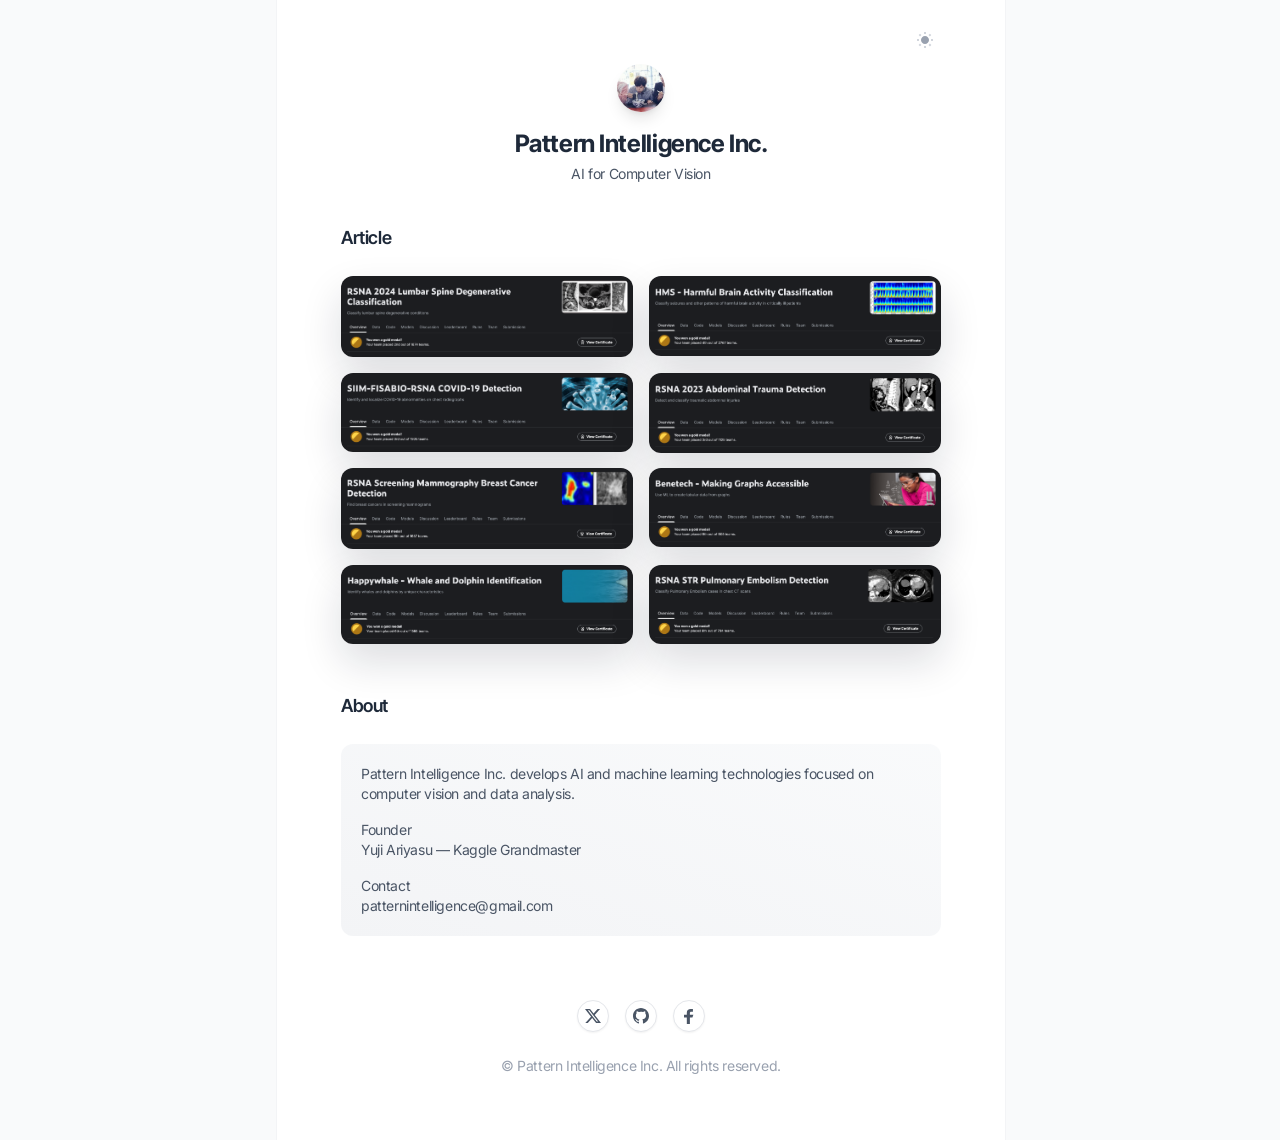
==== index_bk.html @ 0b900c75 "optimized" ====
<!DOCTYPE html>
<html lang="en" translate="no" class="notranslate">

    <head>
        <meta charset="utf-8">
        <meta name="google" content="notranslate">
        <title>Pattern Intelligence</title>
        <meta name="viewport" content="width=device-width,initial-scale=1">
        <link href="./style.css" rel="stylesheet">
        <style>
            html.dark .site-panel {
                background-color: #182132;
            }

            #article-showcase {
                display: grid;
                grid-template-columns: repeat(2, minmax(0, 1fr));
                gap: 1rem;
                max-width: 720px;
                isolation: isolate;
            }

            #article-showcase [data-showcase-card] {
                display: block;
                position: relative;
            }

            #article-showcase [data-showcase-image] {
                display: block;
                width: 100%;
                height: auto;
                cursor: pointer;
                image-rendering: auto;
                backface-visibility: hidden;
                -webkit-backface-visibility: hidden;
                transform: var(--rest-transform);
                transform-origin: center center;
                transition: transform 860ms cubic-bezier(.22, 1, .36, 1), box-shadow 860ms ease, filter 680ms ease, opacity 680ms ease;
                box-shadow: 0 18px 40px rgba(15, 23, 42, 0.14);
                will-change: transform, filter;
            }

            #article-showcase.has-active [data-showcase-image] {
                filter: blur(0.75px) saturate(.97) brightness(.98);
                opacity: 0.78;
                transform: var(--muted-transform);
                box-shadow: 0 10px 24px rgba(15, 23, 42, 0.08);
            }

            #article-showcase [data-showcase-card].is-source {
                z-index: 4;
            }

            #article-showcase [data-showcase-card].is-source [data-showcase-image] {
                filter: none;
                opacity: 1;
                transform: var(--source-transform, var(--rest-transform));
                box-shadow: 0 24px 54px rgba(15, 23, 42, 0.18);
            }

            #showcase-overlay {
                position: fixed;
                inset: 0;
                z-index: 60;
                display: flex;
                align-items: center;
                justify-content: center;
                opacity: 0;
                visibility: hidden;
                pointer-events: none;
                transition: opacity 420ms ease, visibility 0s linear 420ms;
            }

            #showcase-overlay.is-visible {
                opacity: 1;
                visibility: visible;
                transition: opacity 420ms ease;
            }

            #showcase-overlay-link {
                display: block;
                pointer-events: auto;
                transform: translate3d(var(--overlay-offset-x, 0), var(--overlay-offset-y, 0), 0) scale(var(--overlay-start-scale, .86));
                transform-origin: center center;
                transition: transform 860ms cubic-bezier(.22, 1, .36, 1);
                will-change: transform;
            }

            #showcase-overlay.is-visible #showcase-overlay-link {
                transform: translate3d(var(--overlay-offset-x, 0), var(--overlay-offset-y, 0), 0) scale(1);
            }

            #showcase-overlay img {
                display: block;
                width: min(52vw, 780px);
                height: auto;
                max-height: 50vh;
                border-radius: 24px;
                box-shadow: 0 52px 120px rgba(15, 23, 42, 0.34);
                image-rendering: auto;
                backface-visibility: hidden;
                -webkit-backface-visibility: hidden;
            }
        </style>
        <script>
            if (localStorage.getItem('dark-mode') === 'false' || !('dark-mode' in localStorage)) {
                document.querySelector('html').classList.remove('dark');
            } else {
                document.querySelector('html').classList.add('dark');
            }
        </script>
    </head>

    <body class="font-inter antialiased bg-gray-50 text-gray-800 dark:bg-gray-950 dark:text-gray-100 tracking-tight">
        <div class="overflow-hidden supports-[overflow:clip]:overflow-clip">
            <div class="max-w-[728px] mx-auto">
                <div class="site-panel w-full bg-white dark:bg-gray-900 border-x border-gray-100 dark:border-gray-800 box-content">
                    <div class="px-3 md:px-16">
                        <div class="flex flex-col min-h-screen">
        
                            <!-- Header -->
                            <header class="text-center pt-6">
                                <!-- Dark mode toggle -->
                                <div class="flex justify-end mb-2">
                                    <div class="inline-flex items-center justify-center ml-auto">
                                        <input type="checkbox" name="light-switch" id="light-switch" class="light-switch sr-only" />
                                        <label class="relative cursor-pointer p-2" for="light-switch">
                                            <svg class="dark:hidden" width="16" height="16" xmlns="http://www.w3.org/2000/svg">
                                                <path class="fill-gray-300"
                                                    d="M7 0h2v2H7zM12.88 1.637l1.414 1.415-1.415 1.413-1.413-1.414zM14 7h2v2h-2zM12.95 14.433l-1.414-1.413 1.413-1.415 1.415 1.414zM7 14h2v2H7zM2.98 14.364l-1.413-1.415 1.414-1.414 1.414 1.415zM0 7h2v2H0zM3.05 1.706 4.463 3.12 3.05 4.535 1.636 3.12z" />
                                                <path class="fill-gray-400"
                                                    d="M8 4C5.8 4 4 5.8 4 8s1.8 4 4 4 4-1.8 4-4-1.8-4-4-4Z" />
                                            </svg>
                                            <svg class="hidden dark:block" width="16" height="16"
                                                xmlns="http://www.w3.org/2000/svg">
                                                <path class="fill-gray-500"
                                                    d="M6.2 1C3.2 1.8 1 4.6 1 7.9 1 11.8 4.2 15 8.1 15c3.3 0 6-2.2 6.9-5.2C9.7 11.2 4.8 6.3 6.2 1Z" />
                                                <path class="fill-gray-400"
                                                    d="M12.5 5a.625.625 0 0 1-.625-.625 1.252 1.252 0 0 0-1.25-1.25.625.625 0 1 1 0-1.25 1.252 1.252 0 0 0 1.25-1.25.625.625 0 1 1 1.25 0c.001.69.56 1.249 1.25 1.25a.625.625 0 1 1 0 1.25c-.69.001-1.249.56-1.25 1.25A.625.625 0 0 1 12.5 5Z" />
                                            </svg>
                                            <span class="sr-only">Switch to light / dark version</span>
                                        </label>
                                    </div>
                                </div>
                                <!-- Intro -->
                                <div class="mb-10">
                                    <img class="inline-flex rounded-full shadow-lg mb-4" src="./images/user-image.png" width="48" height="48" alt="Pattern Intelligence Inc." />
                                    <div class="mb-5">
                                        <h1 class="font-inter-tight font-bold text-gray-800 dark:text-gray-100 text-2xl mb-1">Pattern Intelligence Inc.</h1>
                                        <p class="text-sm text-gray-600 dark:text-gray-400">AI for Computer Vision</p>
                                    </div>
                                    <!-- <a class="btn-sm text-gray-200 dark:text-gray-800 bg-linear-to-r from-gray-800 to-gray-700 dark:from-gray-300 dark:to-gray-100 dark:hover:bg-gray-100 shadow-sm relative before:absolute before:inset-0 before:rounded-[inherit] before:bg-linear-[45deg,transparent_25%,var(--color-white)_50%,transparent_75%,transparent_100%] before:opacity-20 dark:before:opacity-100 dark:before:bg-linear-[45deg,transparent_25%,var(--color-white)_50%,transparent_75%,transparent_100%] before:bg-[length:250%_250%,100%_100%] before:bg-[position:200%_0,0_0] before:bg-no-repeat before:[transition:background-position_0s_ease] hover:before:bg-[position:-100%_0,0_0] hover:before:duration-1500" href="#0">Available For Work</a> -->
                                </div>
                            </header>
        
                            <!-- Content -->
                            <main class="grow pt-8 pb-16 space-y-12">
        
                                <!-- article -->
                                <section>
                                    <h2 class="font-inter-tight text-lg font-semibold text-gray-800 dark:text-gray-100 mb-6">Article</h2>
                                    <div id="article-showcase" class="mx-auto mt-8">
                                        <a data-showcase-card href="https://www.kaggle.com/competitions/rsna-2024-lumbar-spine-degenerative-classification/writeups/ianpan-kevin-yuji-bartley-2nd-place-solution#3012378" target="_blank" rel="noopener noreferrer" aria-label="Open product screenshot 01 in a new window">
                                            <img data-showcase-image class="rounded-xl shadow-lg" style="--rest-transform:translate3d(0,0,0) scale(1) rotate(0deg);--muted-transform:translate3d(0,0,0) scale(.98) rotate(0deg);--source-transform:translate3d(0,0,0) scale(1.04) rotate(0deg);" src="./images/rsna_2024_black.png" width="2748" height="746" alt="Product screenshot 01" />
                                        </a>
                                        <a data-showcase-card href="https://www.kaggle.com/competitions/hms-harmful-brain-activity-classification/writeups/aillis-go-bilzard-4th-place-solution#2742639" target="_blank" rel="noopener noreferrer" aria-label="Open product screenshot 02 in a new window">
                                            <img data-showcase-image class="rounded-xl shadow-lg" style="--rest-transform:translate3d(0,0,0) scale(1) rotate(0deg);--muted-transform:translate3d(0,0,0) scale(.98) rotate(0deg);--source-transform:translate3d(0,0,0) scale(1.04) rotate(0deg);" src="./images/hms_black.png" width="2748" height="746" alt="Product screenshot 02" />
                                        </a>
                                        <a data-showcase-card href="https://www.kaggle.com/competitions/siim-covid19-detection/writeups/aillis-yuji-ian-3rd-place-solution" target="_blank" rel="noopener noreferrer" aria-label="Open product screenshot 03 in a new window">
                                            <img data-showcase-image class="rounded-xl shadow-lg" style="--rest-transform:translate3d(0,0,0) scale(1) rotate(0deg);--muted-transform:translate3d(0,0,0) scale(.98) rotate(0deg);--source-transform:translate3d(0,0,0) scale(1.04) rotate(0deg);" src="./images/siim_rsna_black.png" width="2748" height="746" alt="Product screenshot 03" />
                                        </a>
                                        <a data-showcase-card href="https://www.kaggle.com/competitions/rsna-2023-abdominal-trauma-detection/writeups/aillis-jp-yuji-ariyasu-3rd-place-solution" target="_blank" rel="noopener noreferrer" aria-label="Open product screenshot 04 in a new window">
                                            <img data-showcase-image class="rounded-xl shadow-lg" style="--rest-transform:translate3d(0,0,0) scale(1) rotate(0deg);--muted-transform:translate3d(0,0,0) scale(.98) rotate(0deg);--source-transform:translate3d(0,0,0) scale(1.04) rotate(0deg);" src="./images/rsna_2023_black.png" width="2748" height="746" alt="Product screenshot 04" />
                                        </a>
                                        <a data-showcase-card href="https://www.kaggle.com/competitions/rsna-breast-cancer-detection/writeups/chiral-mistrals-6th-place-solution-multi-view-mult" target="_blank" rel="noopener noreferrer" aria-label="Open product screenshot 05 in a new window">
                                            <img data-showcase-image class="rounded-xl shadow-lg" style="--rest-transform:translate3d(0,0,0) scale(1) rotate(0deg);--muted-transform:translate3d(0,0,0) scale(.98) rotate(0deg);--source-transform:translate3d(0,0,0) scale(1.04) rotate(0deg);" src="./images/rsna_mammo_black.png" width="2748" height="746" alt="Product screenshot 05" />
                                        </a>
                                        <a data-showcase-card href="https://www.kaggle.com/competitions/benetech-making-graphs-accessible/discussion/418706" target="_blank" rel="noopener noreferrer" aria-label="Open product screenshot 06 in a new window">
                                            <img data-showcase-image class="rounded-xl shadow-lg" style="--rest-transform:translate3d(0,0,0) scale(1) rotate(0deg);--muted-transform:translate3d(0,0,0) scale(.98) rotate(0deg);--source-transform:translate3d(0,0,0) scale(1.04) rotate(0deg);" src="./images/benetech_black.png" width="2748" height="746" alt="Product screenshot 06" />
                                        </a>
                                        <a data-showcase-card href="https://www.kaggle.com/competitions/happy-whale-and-dolphin/writeups/aillis-jp-yujiariyasu-6th-place-solution" target="_blank" rel="noopener noreferrer" aria-label="Open product screenshot 07 in a new window">
                                            <img data-showcase-image class="rounded-xl shadow-lg" style="--rest-transform:translate3d(0,0,0) scale(1) rotate(0deg);--muted-transform:translate3d(0,0,0) scale(.98) rotate(0deg);--source-transform:translate3d(0,0,0) scale(1.04) rotate(0deg);" src="./images/happy_whale_black.png" width="2748" height="746" alt="Product screenshot 07" />
                                        </a>
                                        <a data-showcase-card href="https://www.kaggle.com/competitions/rsna-str-pulmonary-embolism-detection/writeups/aillis-yuji-jan-yama-provisional-8th-place-solutio" target="_blank" rel="noopener noreferrer" aria-label="Open product screenshot 08 in a new window">
                                            <img data-showcase-image class="rounded-xl shadow-lg" style="--rest-transform:translate3d(0,0,0) scale(1) rotate(0deg);--muted-transform:translate3d(0,0,0) scale(.98) rotate(0deg);--source-transform:translate3d(0,0,0) scale(1.04) rotate(0deg);" src="./images/rsna_str_black.png" width="2774" height="746" alt="Product screenshot 08" />
                                        </a>
                                    </div>
                                </section>

                                <!-- <section>
                                    <h2 class="font-inter-tight text-lg font-semibold text-gray-800 dark:text-gray-100 mb-6">About</h2> -->
                                    <!-- <div class="p-5 rounded-xl bg-linear-to-tr from-gray-100 to-gray-50 dark:bg-linear-to-tr dark:from-gray-800 dark:to-gray-800/[0.65]">
                                        <p class="text-sm text-gray-600 dark:text-gray-400">
                                          Pattern Intelligence Inc.
                                          AI / Machine Learning development
                                          Computer vision and data analysis.
                                        </p>
                                    </div> -->
                                <!-- </section> -->
                                <section>
                                  <h2 class="font-inter-tight text-lg font-semibold text-gray-800 dark:text-gray-100 mb-6">About</h2>
                                  <div class="p-5 rounded-xl bg-linear-to-tr from-gray-100 to-gray-50 dark:bg-linear-to-tr dark:from-gray-800 dark:to-gray-800/[0.65]">
                                  
                                  <p class="text-sm text-gray-600 dark:text-gray-400 mb-4">
                                    Pattern Intelligence Inc. develops AI and machine learning technologies focused on computer vision and data analysis.
                                  </p>
                                  
                                  <p class="text-sm text-gray-600 dark:text-gray-400 mb-4">
                                  Founder<br>
                                  Yuji Ariyasu — Kaggle Grandmaster
                                  </p>
                                  
                                  <p class="text-sm text-gray-600 dark:text-gray-400">
                                  Contact<br>
                                  patternintelligence@gmail.com
                                  </p>
                                  
                                  </div>
                                  </section>

                                <!-- Articles section removed per request. -->
        
                                <!-- Newsletter -->
                                <!-- <section>
                                    <h2 class="font-inter-tight text-lg font-semibold text-gray-800 dark:text-gray-100 mb-6">Let's Connect</h2>
                                    <div class="p-5 rounded-xl bg-linear-to-tr from-gray-100 to-gray-50 dark:bg-linear-to-tr dark:from-gray-800 dark:to-gray-800/[0.65]">
                                        <form>
                                            <div class="flex bg-white dark:bg-gray-900 p-2 rounded-lg focus-within:ring-2 ring-gray-300 dark:ring-gray-600">
                                                <input class="flex-1 text-sm bg-transparent text-gray-800 dark:text-gray-100 placeholder:text-gray-400 dark:placeholder:text-gray-600 border-none focus:ring-0 focus:outline-hidden" type="email" name="email" aria-label="Enter your email to subscribe my newsletter" placeholder="Enter your email..." autocomplete="off" />
                                                <button class="btn-sm text-gray-200 dark:text-gray-800 bg-linear-to-r from-gray-800 to-gray-700 dark:from-gray-300 dark:to-gray-100 dark:hover:bg-gray-100 shadow-sm relative before:absolute before:inset-0 before:rounded-[inherit] before:bg-linear-[45deg,transparent_25%,var(--color-white)_50%,transparent_75%,transparent_100%] before:opacity-20 dark:before:opacity-100 dark:before:bg-linear-[45deg,transparent_25%,var(--color-white)_50%,transparent_75%,transparent_100%] before:bg-[length:250%_250%,100%_100%] before:bg-[position:200%_0,0_0] before:bg-no-repeat before:[transition:background-position_0s_ease] hover:before:bg-[position:-100%_0,0_0] hover:before:duration-1500">Join Newsletter</button>
                                            </div>
                                        </form>
                                    </div>
                                </section>
         -->
                            </main>
        
                            <!-- Footer -->
                            <footer class="space-y-12 text-center pb-16">
                                <!-- Initials logo -->
                                <!-- <div>
                                    <svg class="inline-flex fill-gray-800 dark:fill-gray-100" xmlns="http://www.w3.org/2000/svg" width="201" height="93">
                                        <path d="M91.06.072c2.113 0 3.969.544 5.569 1.632 1.6 1.024 2.4 2.4 2.4 4.128 0 1.19-.213 2.38-.638 3.57a62.948 62.948 0 0 1 7.158-2.802c5.184-1.728 10.304-2.592 15.36-2.592.512.192 1.152.448 1.92.768.832.256 1.888.864 3.168 1.824 1.344.896 2.016 1.728 2.016 2.496s-.16 1.344-.48 1.728c-4.928 4.48-10.464 9.888-16.608 16.224-6.08 6.336-10.752 11.616-14.016 15.84l-6.912 9.024c-.384.576-.576 1.024-.576 1.344v.096l1.536-.768c.128-.064.224-.128.288-.192 23.36-16.448 39.008-28.096 46.944-34.944a.912.912 0 0 1 .768-.384c.32 0 .544.096.672.288.128.192.736.8 1.824 1.824 1.088.96 1.632 1.696 1.632 2.208 0 .448-.192.832-.576 1.152-6.336 6.016-12.8 13.568-19.392 22.656-6.592 9.088-9.888 16.096-9.888 21.024 0 .576.288.864.864.864 1.28 0 4.288-1.728 9.024-5.184 4.736-3.456 10.112-7.84 16.128-13.152 6.08-5.312 12.48-11.808 19.2-19.488 6.784-7.744 12.32-15.264 16.608-22.56a71.66 71.66 0 0 0 1.344-2.976c.32-.832.8-1.248 1.44-1.248.704 0 1.408.96 2.112 2.88.768 1.856 1.152 3.488 1.152 4.896 0 2.24-2.56 6.72-7.68 13.44-5.12 6.72-11.104 13.664-17.952 20.832-6.848 7.168-14.112 13.568-21.792 19.2-7.68 5.568-13.728 8.352-18.144 8.352-2.112 0-4.224-.832-6.336-2.496-2.048-1.664-3.072-4.352-3.072-8.064 0-4.608 1.376-9.344 4.128-14.208a24.086 24.086 0 0 1 3.936-5.184l2.208-2.592.384-.768v-.096c0-.128-.032-.192-.096-.192-.192 0-.48.192-.864.576-14.272 12.544-23.936 20.896-28.992 25.056-5.056 4.096-8.032 6.144-8.928 6.144-.896 0-1.632-.448-2.208-1.344a11.69 11.69 0 0 0-.864-.96c-.256-.384-.448-.64-.576-.768a3.146 3.146 0 0 0-.384-.48 2.86 2.86 0 0 0-.288-.384c-.064-.32-.096-.8-.096-1.44 0-.64.224-1.568.672-2.784.448-1.216.864-2.368 1.248-3.456.448-1.152 1.664-3.52 3.648-7.104 1.984-3.648 4.352-7.296 7.104-10.944 2.752-3.712 6.784-8.224 12.096-13.536 5.312-5.312 11.264-10.432 17.856-15.36 1.216-.96 1.824-1.568 1.824-1.824s-.128-.384-.384-.384c-4.8 0-12.8 3.2-24 9.6l-.722.417c-2.646 4.308-6.147 9.737-10.502 16.287-8.128 12.224-15.264 21.888-21.408 28.992-.256.256-1.376 1.504-3.36 3.744a184.301 184.301 0 0 1-5.28 5.76c-1.536 1.664-3.68 3.712-6.432 6.144-2.688 2.432-5.216 4.448-7.584 6.048-2.304 1.664-4.896 3.072-7.776 4.224-2.944 1.216-5.696 1.824-8.256 1.824-4.032 0-6.048-1.408-6.048-4.224 0-3.136 1.888-6.72 5.664-10.752 3.712-3.968 8-7.328 12.864-10.08 4.8-2.752 8.768-4.128 11.904-4.128.384 0 .576.16.576.48 0 .32-.128.576-.384.768-.256.192-1.056.608-2.4 1.248-3.776 1.92-8.544 5.728-14.304 11.424-5.824 5.696-8.736 9.6-8.736 11.712 0 .256.128.384.384.384 2.688 0 8.48-4.736 17.376-14.208C47.7 65.992 55.06 57.64 61.205 50.088A4287.35 4287.35 0 0 0 78.558 29c-2.586 2.12-4.405 4.029-5.457 5.728-.192.576-.48.864-.864.864s-.576-.48-.576-1.44.832-2.656 2.496-5.088c1.664-2.496 4.064-5.152 7.2-7.968 2.852-2.567 5.984-5.007 9.395-7.32 1.91-2.522 3.037-4.178 3.38-4.968.577-.768.865-1.312.865-1.632 0-.384-.16-.576-.48-.576-4.096 0-8.992 1.632-14.688 4.896A88.464 88.464 0 0 0 64.277 22.92c-4.672 4.288-8.672 8.576-12 12.864-3.328 4.224-4.992 7.328-4.992 9.312 0 .256.096.384.288.384 2.048 0 9.216-5.184 21.504-15.552 1.216-1.28 1.984-1.92 2.304-1.92.32 0 .48.128.48.384 0 .192-.416.896-1.248 2.112C60.5 45.16 52.597 52.488 46.9 52.488c-2.048 0-3.68-.832-4.896-2.496-1.152-1.728-1.728-4-1.728-6.816 0-2.88 1.472-6.752 4.416-11.616 3.008-4.864 6.816-9.632 11.424-14.304 4.608-4.672 10.08-8.704 16.416-12.096C78.933 1.768 85.109.072 91.06.072Zm95.063 41.76-10.848-.192c-1.088 0-1.696.064-1.824.192l-.96 5.472c0 .64.064 1.056.192 1.248.128.128.384.192.768.192.448 0 .928-.096 1.44-.288 2.368.064 10.304.224 23.808.48 1.344-.32 2.016-1.248 2.016-2.784 0-.64-.256-1.28-.768-1.92-1.024-1.984-2.432-2.976-4.224-2.976-.448 0-.896.096-1.344.288-2.688.192-5.44.288-8.256.288Zm-171.716 0L3.559 41.64c-1.088 0-1.696.064-1.824.192l-.96 5.472c0 .64.064 1.056.192 1.248.128.128.384.192.768.192.448 0 .928-.096 1.44-.288 2.368.064 10.304.224 23.808.48 1.344-.32 2.016-1.248 2.016-2.784 0-.64-.256-1.28-.768-1.92-1.024-1.984-2.432-2.976-4.224-2.976-.448 0-.896.096-1.344.288-2.688.192-5.44.288-8.256.288Z" />
                                    </svg>
                                </div> -->
                                <div class="space-y-6">
                                    <!-- Social icons -->
                                    <ul class="inline-flex gap-4">
                                        <li>
                                            <a class="w-8 h-8 rounded-full flex items-center justify-center bg-white dark:bg-gray-700 border border-gray-200 dark:border-gray-600/[0.65] shadow-xs text-gray-600 hover:text-gray-800 dark:text-gray-400 dark:hover:text-gray-100 transition-colors" href="https://x.com/aryyyyy221" target="_blank" rel="noopener noreferrer" aria-label="X">
                                                <svg class="fill-current" xmlns="http://www.w3.org/2000/svg" width="16" height="14">
                                                    <path d="M16 14h-4.938L7.197 9.108 2.771 14H.316l5.736-6.342L0 0h5.063l3.496 4.476L12.601 0h2.454L9.697 5.932 16 14Zm-4.26-1.422h1.36L4.323 1.347H2.865l8.875 11.231Z" />
                                                </svg>
                                            </a>
                                        </li>
                                        <li>
                                            <a class="w-8 h-8 rounded-full flex items-center justify-center bg-white dark:bg-gray-700 border border-gray-200 dark:border-gray-600/[0.65] shadow-xs text-gray-600 hover:text-gray-800 dark:text-gray-400 dark:hover:text-gray-100 transition-colors" href="https://github.com/yujiariyasu" target="_blank" rel="noopener noreferrer" aria-label="GitHub">
                                                <svg class="fill-current" xmlns="http://www.w3.org/2000/svg" width="16" height="16">
                                                    <path d="M7.95 0C3.578 0 0 3.578 0 7.95c0 3.479 2.286 6.46 5.466 7.553.397.1.497-.199.497-.397v-1.392c-2.187.497-2.683-.994-2.683-.994-.398-.894-.895-1.192-.895-1.192-.696-.497.1-.497.1-.497.795.1 1.192.795 1.192.795.696 1.292 1.888.894 2.286.696.1-.497.298-.895.497-1.093-1.79-.2-3.578-.895-3.578-3.976 0-.894.298-1.59.795-2.087-.1-.198-.397-.993.1-2.086 0 0 .695-.2 2.186.795a6.408 6.408 0 0 1 1.987-.299c.696 0 1.392.1 1.988.299 1.49-.994 2.186-.796 2.186-.796.398 1.094.199 1.889.1 2.087.496.597.795 1.292.795 2.087 0 3.081-1.889 3.677-3.677 3.876.298.398.596.895.596 1.59v2.187c0 .198.1.496.596.397C13.714 14.41 16 11.43 16 7.95 15.9 3.578 12.323 0 7.95 0Z" />
                                                </svg>
                                            </a>
                                        </li>
                                        <li>
                                            <a class="w-8 h-8 rounded-full flex items-center justify-center bg-white dark:bg-gray-700 border border-gray-200 dark:border-gray-600/[0.65] shadow-xs text-gray-600 hover:text-gray-800 dark:text-gray-400 dark:hover:text-gray-100 transition-colors" href="https://www.facebook.com/yuji.ariyasu?locale=ja_JP" target="_blank" rel="noopener noreferrer" aria-label="Facebook">
                                                <svg class="fill-current" xmlns="http://www.w3.org/2000/svg" width="10" height="15">
                                                    <path d="m2.834 15-.022-6.563H0V5.626h2.813V3.75C2.813 1.22 4.38 0 6.636 0c1.081 0 2.01.08 2.281.116v2.645H7.353c-1.228 0-1.466.584-1.466 1.44v1.424h3.488l-.938 2.813h-2.55V15H2.834Z" />
                                                </svg>
                                            </a>
                                        </li>
                                    </ul>
                                    <!-- Copyright notes -->
                                    <p class="text-sm text-gray-400 dark:text-gray-600">&copy; Pattern Intelligence Inc. All rights reserved.</p>
                                </div>
                            </footer>
        
                        </div>
                    </div>
                </div>
            </div>
        </div>

        <div id="showcase-overlay" aria-hidden="true">
            <a id="showcase-overlay-link" href="#" target="_blank" rel="noopener noreferrer" aria-label="Open preview in a new window">
                <img id="showcase-overlay-image" src="" alt="" />
            </a>
        </div>

        <script src="./js/vendors/alpinejs.min.js" defer></script>
        <script src="./js/main.js"></script>
        <script>
            (function () {
                const showcase = document.getElementById('article-showcase');
                const overlay = document.getElementById('showcase-overlay');
                const overlayLink = document.getElementById('showcase-overlay-link');
                const overlayImage = document.getElementById('showcase-overlay-image');
                const lightSwitch = document.getElementById('light-switch');

                if (!showcase || !overlay || !overlayLink || !overlayImage) {
                    return;
                }

                const cards = Array.from(showcase.querySelectorAll('[data-showcase-card]'));
                const showcaseImages = cards
                    .map((card) => card.querySelector('[data-showcase-image]'))
                    .filter(Boolean);
                const themedImagePattern = /_(black|white)(\.[^./?#]+)$/i;
                const overlayWidthRatio = 0.52;
                const overlayMaxWidth = 780;
                const overlayHeightRatio = 0.50;
                let activeCard = null;

                const getInteractiveCard = () => {
                    const hoveredCard = cards.find((card) => card.matches(':hover'));

                    if (hoveredCard) {
                        return hoveredCard;
                    }

                    return cards.find((card) => card.matches(':focus-within')) || null;
                };

                const getHitTarget = (x, y) => document.elementFromPoint(x, y);
                const isPointWithinRect = (x, y, rect) => (
                    x >= rect.left
                    && x <= rect.right
                    && y >= rect.top
                    && y <= rect.bottom
                );
                const isPointerInsideOverlayImage = (x, y) => {
                    if (!overlay.classList.contains('is-visible')) {
                        return false;
                    }

                    return isPointWithinRect(x, y, overlayImage.getBoundingClientRect());
                };

                const getOverlayDimensions = (image) => {
                    const naturalWidth = image.naturalWidth || Number(image.getAttribute('width')) || image.clientWidth || 1;
                    const naturalHeight = image.naturalHeight || Number(image.getAttribute('height')) || image.clientHeight || 1;
                    const aspectRatio = naturalWidth / naturalHeight;
                    let width = Math.min(window.innerWidth * overlayWidthRatio, overlayMaxWidth);
                    let height = width / aspectRatio;
                    const maxHeight = window.innerHeight * overlayHeightRatio;

                    if (height > maxHeight) {
                        height = maxHeight;
                        width = height * aspectRatio;
                    }

                    return { width, height };
                };

                const applyPreviewState = (card) => {
                    cards.forEach((item) => {
                        item.classList.toggle('is-source', item === card);
                    });

                    if (!card) {
                        activeCard = null;
                        overlay.classList.remove('is-visible');
                        overlay.setAttribute('aria-hidden', 'true');
                        showcase.classList.remove('has-active');
                        overlay.style.setProperty('--overlay-offset-x', '0px');
                        overlay.style.setProperty('--overlay-offset-y', '0px');
                        overlay.style.setProperty('--overlay-start-scale', '0.86');
                        overlayLink.href = '#';
                        return;
                    }

                    const image = card.querySelector('[data-showcase-image]');

                    if (!image) {
                        return;
                    }

                    const rect = image.getBoundingClientRect();
                    const viewportCenterX = window.innerWidth / 2;
                    const viewportCenterY = window.innerHeight / 2;
                    const imageCenterX = rect.left + rect.width / 2;
                    const imageCenterY = rect.top + rect.height / 2;
                    const offsetX = Math.round(imageCenterX - viewportCenterX);
                    const offsetY = Math.round(imageCenterY - viewportCenterY);
                    const overlayDimensions = getOverlayDimensions(image);
                    const startScale = Math.min(rect.width / overlayDimensions.width, rect.height / overlayDimensions.height);

                    activeCard = card;
                    overlay.style.setProperty('--overlay-offset-x', `${offsetX}px`);
                    overlay.style.setProperty('--overlay-offset-y', `${offsetY}px`);
                    overlay.style.setProperty('--overlay-start-scale', `${startScale}`);
                    overlayLink.href = card.href;
                    overlayImage.src = image.currentSrc || image.src;
                    overlayImage.alt = image.alt;
                    overlay.classList.add('is-visible');
                    overlay.setAttribute('aria-hidden', 'false');
                    showcase.classList.add('has-active');
                };

                const showPreview = (card) => {
                    applyPreviewState(card);
                };

                const hidePreview = () => {
                    applyPreviewState(null);
                };

                const getThemedImageSrc = (src, isDarkMode) => {
                    if (!src || !themedImagePattern.test(src)) {
                        return src;
                    }

                    return src.replace(themedImagePattern, isDarkMode ? '_white$2' : '_black$2');
                };

                const syncThemeImages = () => {
                    const isDarkMode = document.documentElement.classList.contains('dark');

                    showcaseImages.forEach((image) => {
                        const currentSrc = image.getAttribute('src');
                        const nextSrc = getThemedImageSrc(currentSrc, isDarkMode);

                        if (nextSrc && nextSrc !== currentSrc) {
                            image.setAttribute('src', nextSrc);
                        }
                    });

                    if (activeCard) {
                        applyPreviewState(activeCard);
                    }
                };

                const syncPreviewFromFocus = () => {
                    const interactiveCard = getInteractiveCard();

                    if (interactiveCard) {
                        showPreview(interactiveCard);
                        return;
                    }

                    if (!overlayLink.matches(':focus-within')) {
                        hidePreview();
                    }
                };

                const syncPreviewFromPointer = (x, y) => {
                    const hitTarget = getHitTarget(x, y);

                    if (!hitTarget) {
                        hidePreview();
                        return;
                    }

                    if (isPointerInsideOverlayImage(x, y)) {
                        return;
                    }

                    const pointedCard = cards.find((card) => card.contains(hitTarget)) || null;

                    if (pointedCard) {
                        showPreview(pointedCard);
                        return;
                    }

                    if (!getInteractiveCard() && !overlayLink.matches(':focus-within')) {
                        hidePreview();
                    }
                };

                cards.forEach((card) => {
                    card.addEventListener('mouseenter', () => showPreview(card));
                    card.addEventListener('focusin', () => showPreview(card));
                    card.addEventListener('focusout', () => {
                        requestAnimationFrame(syncPreviewFromFocus);
                    });
                });

                document.addEventListener('pointermove', (event) => {
                    syncPreviewFromPointer(event.clientX, event.clientY);
                });

                overlayLink.addEventListener('focusin', () => {
                    if (activeCard) {
                        showPreview(activeCard);
                    }
                });
                overlayLink.addEventListener('focusout', () => {
                    requestAnimationFrame(syncPreviewFromFocus);
                });
                overlayLink.addEventListener('pointerleave', (event) => {
                    requestAnimationFrame(() => {
                        syncPreviewFromPointer(event.clientX, event.clientY);
                    });
                });

                if (lightSwitch) {
                    lightSwitch.addEventListener('change', () => {
                        requestAnimationFrame(syncThemeImages);
                    });
                }

                const themeObserver = new MutationObserver(() => {
                    syncThemeImages();
                });

                themeObserver.observe(document.documentElement, {
                    attributes: true,
                    attributeFilter: ['class'],
                });

                document.addEventListener('visibilitychange', () => {
                    if (document.hidden) {
                        hidePreview();
                    }
                });

                document.addEventListener('pointerleave', hidePreview);
                window.addEventListener('blur', hidePreview);
                window.addEventListener('pointerdown', (event) => {
                    if (!showcase.contains(event.target) && !overlayLink.contains(event.target)) {
                        hidePreview();
                    }
                });

                syncThemeImages();
            }());
        </script>

    </body>

</html>
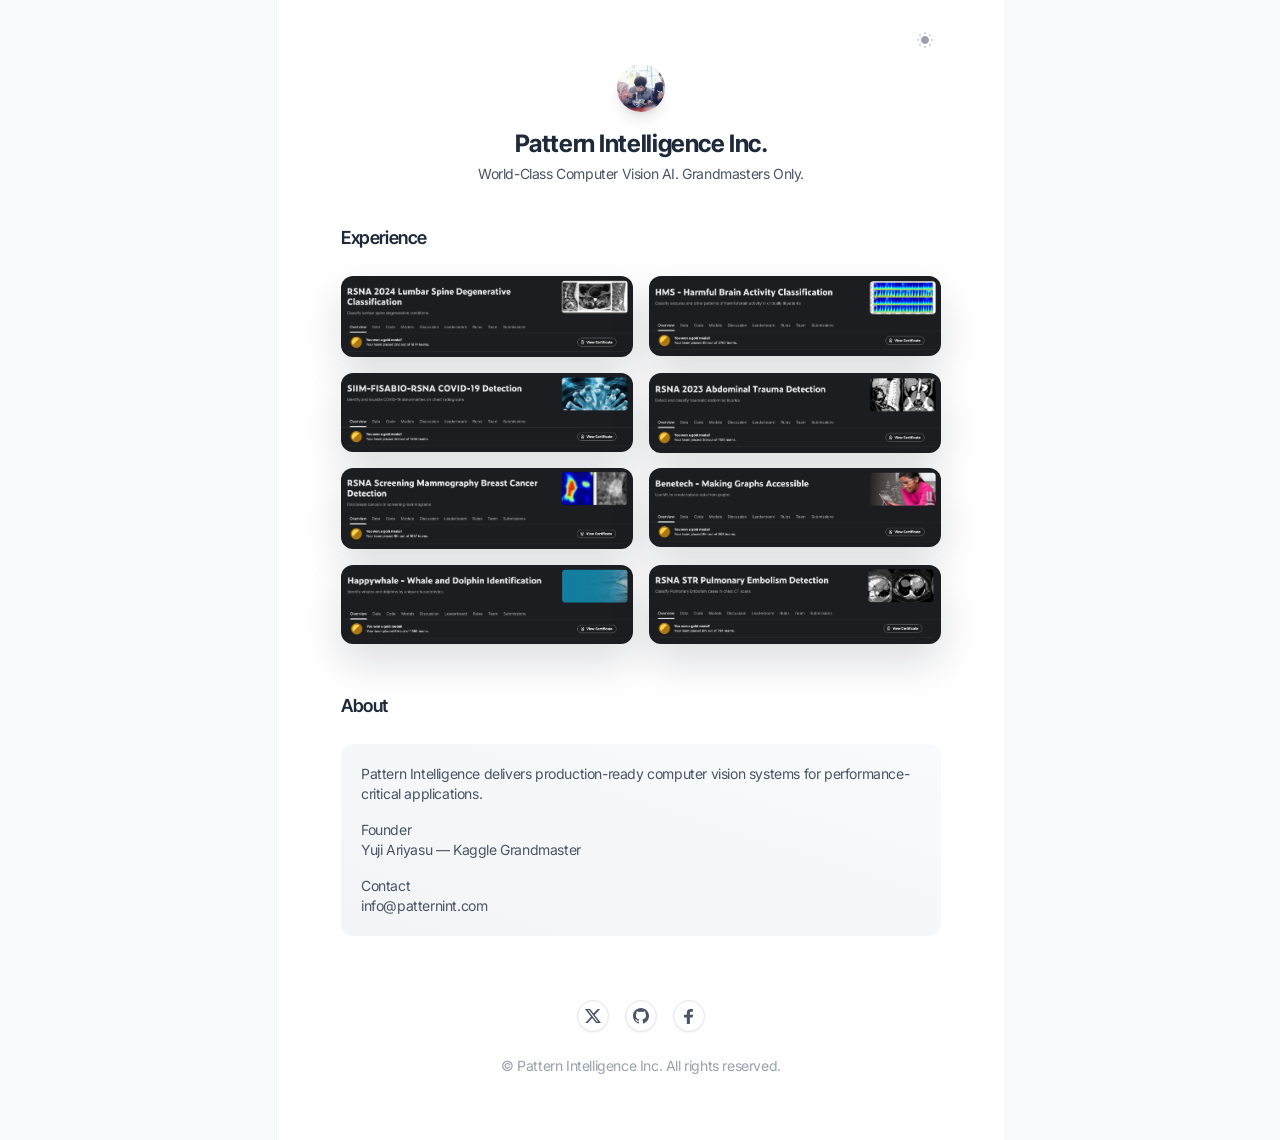
==== commit 24d7e02c: "optimized" ====
--- a/index_bk.html
+++ b/index_bk.html
@@ -12,7 +12,7 @@
                 background-color: #182132;
             }
 
-            #article-showcase {
+            #experience-showcase {
                 display: grid;
                 grid-template-columns: repeat(2, minmax(0, 1fr));
                 gap: 1rem;
@@ -20,12 +20,12 @@
                 isolation: isolate;
             }
 
-            #article-showcase [data-showcase-card] {
+            #experience-showcase [data-showcase-card] {
                 display: block;
                 position: relative;
             }
 
-            #article-showcase [data-showcase-image] {
+            #experience-showcase [data-showcase-image] {
                 display: block;
                 width: 100%;
                 height: auto;
@@ -40,18 +40,18 @@
                 will-change: transform, filter;
             }
 
-            #article-showcase.has-active [data-showcase-image] {
+            #experience-showcase.has-active [data-showcase-image] {
                 filter: blur(0.75px) saturate(.97) brightness(.98);
                 opacity: 0.78;
                 transform: var(--muted-transform);
                 box-shadow: 0 10px 24px rgba(15, 23, 42, 0.08);
             }
 
-            #article-showcase [data-showcase-card].is-source {
+            #experience-showcase [data-showcase-card].is-source {
                 z-index: 4;
             }
 
-            #article-showcase [data-showcase-card].is-source [data-showcase-image] {
+            #experience-showcase [data-showcase-card].is-source [data-showcase-image] {
                 filter: none;
                 opacity: 1;
                 transform: var(--source-transform, var(--rest-transform));
@@ -103,11 +103,28 @@
             }
         </style>
         <script>
-            if (localStorage.getItem('dark-mode') === 'false' || !('dark-mode' in localStorage)) {
-                document.querySelector('html').classList.remove('dark');
-            } else {
-                document.querySelector('html').classList.add('dark');
-            }
+            (function () {
+                const isDarkMode = !(
+                    localStorage.getItem('dark-mode') === 'false'
+                    || !('dark-mode' in localStorage)
+                );
+
+                document.documentElement.classList.toggle('dark', isDarkMode);
+                window.__PI_DARK_MODE = isDarkMode;
+                window.__PI_THEME_SUFFIX = isDarkMode ? '_white' : '_black';
+
+                [
+                    './images/user-image.png',
+                    `./images/rsna_2024${window.__PI_THEME_SUFFIX}.png`,
+                    `./images/hms${window.__PI_THEME_SUFFIX}.png`
+                ].forEach((href) => {
+                    const preload = document.createElement('link');
+                    preload.rel = 'preload';
+                    preload.as = 'image';
+                    preload.href = href;
+                    document.head.appendChild(preload);
+                });
+            }());
         </script>
     </head>
 
@@ -144,10 +161,10 @@
                                 </div>
                                 <!-- Intro -->
                                 <div class="mb-10">
-                                    <img class="inline-flex rounded-full shadow-lg mb-4" src="./images/user-image.png" width="48" height="48" alt="Pattern Intelligence Inc." />
+                                    <img class="inline-flex rounded-full shadow-lg mb-4" src="./images/user-image.png" width="48" height="48" alt="Pattern Intelligence Inc." loading="eager" decoding="async" fetchpriority="high" />
                                     <div class="mb-5">
                                         <h1 class="font-inter-tight font-bold text-gray-800 dark:text-gray-100 text-2xl mb-1">Pattern Intelligence Inc.</h1>
-                                        <p class="text-sm text-gray-600 dark:text-gray-400">AI for Computer Vision</p>
+                                        <p class="text-sm text-gray-600 dark:text-gray-400">World-Class Computer Vision AI. Grandmasters Only.</p>
                                     </div>
                                     <!-- <a class="btn-sm text-gray-200 dark:text-gray-800 bg-linear-to-r from-gray-800 to-gray-700 dark:from-gray-300 dark:to-gray-100 dark:hover:bg-gray-100 shadow-sm relative before:absolute before:inset-0 before:rounded-[inherit] before:bg-linear-[45deg,transparent_25%,var(--color-white)_50%,transparent_75%,transparent_100%] before:opacity-20 dark:before:opacity-100 dark:before:bg-linear-[45deg,transparent_25%,var(--color-white)_50%,transparent_75%,transparent_100%] before:bg-[length:250%_250%,100%_100%] before:bg-[position:200%_0,0_0] before:bg-no-repeat before:[transition:background-position_0s_ease] hover:before:bg-[position:-100%_0,0_0] hover:before:duration-1500" href="#0">Available For Work</a> -->
                                 </div>
@@ -156,35 +173,49 @@
                             <!-- Content -->
                             <main class="grow pt-8 pb-16 space-y-12">
         
-                                <!-- article -->
+                                <!-- experience -->
                                 <section>
-                                    <h2 class="font-inter-tight text-lg font-semibold text-gray-800 dark:text-gray-100 mb-6">Article</h2>
-                                    <div id="article-showcase" class="mx-auto mt-8">
+                                    <h2 class="font-inter-tight text-lg font-semibold text-gray-800 dark:text-gray-100 mb-6">Experience</h2>
+                                    <div id="experience-showcase" class="mx-auto mt-8">
                                         <a data-showcase-card href="https://www.kaggle.com/competitions/rsna-2024-lumbar-spine-degenerative-classification/writeups/ianpan-kevin-yuji-bartley-2nd-place-solution#3012378" target="_blank" rel="noopener noreferrer" aria-label="Open product screenshot 01 in a new window">
-                                            <img data-showcase-image class="rounded-xl shadow-lg" style="--rest-transform:translate3d(0,0,0) scale(1) rotate(0deg);--muted-transform:translate3d(0,0,0) scale(.98) rotate(0deg);--source-transform:translate3d(0,0,0) scale(1.04) rotate(0deg);" src="./images/rsna_2024_black.png" width="2748" height="746" alt="Product screenshot 01" />
+                                            <img data-showcase-image class="rounded-xl shadow-lg" style="--rest-transform:translate3d(0,0,0) scale(1) rotate(0deg);--muted-transform:translate3d(0,0,0) scale(.98) rotate(0deg);--source-transform:translate3d(0,0,0) scale(1.04) rotate(0deg);" data-light-src="./images/rsna_2024_black.png" data-dark-src="./images/rsna_2024_white.png" src="[data-uri]" loading="eager" decoding="async" fetchpriority="high" width="2748" height="746" alt="Product screenshot 01" />
                                         </a>
                                         <a data-showcase-card href="https://www.kaggle.com/competitions/hms-harmful-brain-activity-classification/writeups/aillis-go-bilzard-4th-place-solution#2742639" target="_blank" rel="noopener noreferrer" aria-label="Open product screenshot 02 in a new window">
-                                            <img data-showcase-image class="rounded-xl shadow-lg" style="--rest-transform:translate3d(0,0,0) scale(1) rotate(0deg);--muted-transform:translate3d(0,0,0) scale(.98) rotate(0deg);--source-transform:translate3d(0,0,0) scale(1.04) rotate(0deg);" src="./images/hms_black.png" width="2748" height="746" alt="Product screenshot 02" />
+                                            <img data-showcase-image class="rounded-xl shadow-lg" style="--rest-transform:translate3d(0,0,0) scale(1) rotate(0deg);--muted-transform:translate3d(0,0,0) scale(.98) rotate(0deg);--source-transform:translate3d(0,0,0) scale(1.04) rotate(0deg);" data-light-src="./images/hms_black.png" data-dark-src="./images/hms_white.png" src="[data-uri]" loading="eager" decoding="async" fetchpriority="high" width="2748" height="746" alt="Product screenshot 02" />
                                         </a>
                                         <a data-showcase-card href="https://www.kaggle.com/competitions/siim-covid19-detection/writeups/aillis-yuji-ian-3rd-place-solution" target="_blank" rel="noopener noreferrer" aria-label="Open product screenshot 03 in a new window">
-                                            <img data-showcase-image class="rounded-xl shadow-lg" style="--rest-transform:translate3d(0,0,0) scale(1) rotate(0deg);--muted-transform:translate3d(0,0,0) scale(.98) rotate(0deg);--source-transform:translate3d(0,0,0) scale(1.04) rotate(0deg);" src="./images/siim_rsna_black.png" width="2748" height="746" alt="Product screenshot 03" />
+                                            <img data-showcase-image class="rounded-xl shadow-lg" style="--rest-transform:translate3d(0,0,0) scale(1) rotate(0deg);--muted-transform:translate3d(0,0,0) scale(.98) rotate(0deg);--source-transform:translate3d(0,0,0) scale(1.04) rotate(0deg);" data-light-src="./images/siim_rsna_black.png" data-dark-src="./images/siim_rsna_white.png" src="[data-uri]" loading="lazy" decoding="async" fetchpriority="low" width="2748" height="746" alt="Product screenshot 03" />
                                         </a>
                                         <a data-showcase-card href="https://www.kaggle.com/competitions/rsna-2023-abdominal-trauma-detection/writeups/aillis-jp-yuji-ariyasu-3rd-place-solution" target="_blank" rel="noopener noreferrer" aria-label="Open product screenshot 04 in a new window">
-                                            <img data-showcase-image class="rounded-xl shadow-lg" style="--rest-transform:translate3d(0,0,0) scale(1) rotate(0deg);--muted-transform:translate3d(0,0,0) scale(.98) rotate(0deg);--source-transform:translate3d(0,0,0) scale(1.04) rotate(0deg);" src="./images/rsna_2023_black.png" width="2748" height="746" alt="Product screenshot 04" />
+                                            <img data-showcase-image class="rounded-xl shadow-lg" style="--rest-transform:translate3d(0,0,0) scale(1) rotate(0deg);--muted-transform:translate3d(0,0,0) scale(.98) rotate(0deg);--source-transform:translate3d(0,0,0) scale(1.04) rotate(0deg);" data-light-src="./images/rsna_2023_black.png" data-dark-src="./images/rsna_2023_white.png" src="[data-uri]" loading="lazy" decoding="async" fetchpriority="low" width="2748" height="746" alt="Product screenshot 04" />
                                         </a>
                                         <a data-showcase-card href="https://www.kaggle.com/competitions/rsna-breast-cancer-detection/writeups/chiral-mistrals-6th-place-solution-multi-view-mult" target="_blank" rel="noopener noreferrer" aria-label="Open product screenshot 05 in a new window">
-                                            <img data-showcase-image class="rounded-xl shadow-lg" style="--rest-transform:translate3d(0,0,0) scale(1) rotate(0deg);--muted-transform:translate3d(0,0,0) scale(.98) rotate(0deg);--source-transform:translate3d(0,0,0) scale(1.04) rotate(0deg);" src="./images/rsna_mammo_black.png" width="2748" height="746" alt="Product screenshot 05" />
+                                            <img data-showcase-image class="rounded-xl shadow-lg" style="--rest-transform:translate3d(0,0,0) scale(1) rotate(0deg);--muted-transform:translate3d(0,0,0) scale(.98) rotate(0deg);--source-transform:translate3d(0,0,0) scale(1.04) rotate(0deg);" data-light-src="./images/rsna_mammo_black.png" data-dark-src="./images/rsna_mammo_white.png" src="[data-uri]" loading="lazy" decoding="async" fetchpriority="low" width="2748" height="746" alt="Product screenshot 05" />
                                         </a>
                                         <a data-showcase-card href="https://www.kaggle.com/competitions/benetech-making-graphs-accessible/discussion/418706" target="_blank" rel="noopener noreferrer" aria-label="Open product screenshot 06 in a new window">
-                                            <img data-showcase-image class="rounded-xl shadow-lg" style="--rest-transform:translate3d(0,0,0) scale(1) rotate(0deg);--muted-transform:translate3d(0,0,0) scale(.98) rotate(0deg);--source-transform:translate3d(0,0,0) scale(1.04) rotate(0deg);" src="./images/benetech_black.png" width="2748" height="746" alt="Product screenshot 06" />
+                                            <img data-showcase-image class="rounded-xl shadow-lg" style="--rest-transform:translate3d(0,0,0) scale(1) rotate(0deg);--muted-transform:translate3d(0,0,0) scale(.98) rotate(0deg);--source-transform:translate3d(0,0,0) scale(1.04) rotate(0deg);" data-light-src="./images/benetech_black.png" data-dark-src="./images/benetech_white.png" src="[data-uri]" loading="lazy" decoding="async" fetchpriority="low" width="2748" height="746" alt="Product screenshot 06" />
                                         </a>
                                         <a data-showcase-card href="https://www.kaggle.com/competitions/happy-whale-and-dolphin/writeups/aillis-jp-yujiariyasu-6th-place-solution" target="_blank" rel="noopener noreferrer" aria-label="Open product screenshot 07 in a new window">
-                                            <img data-showcase-image class="rounded-xl shadow-lg" style="--rest-transform:translate3d(0,0,0) scale(1) rotate(0deg);--muted-transform:translate3d(0,0,0) scale(.98) rotate(0deg);--source-transform:translate3d(0,0,0) scale(1.04) rotate(0deg);" src="./images/happy_whale_black.png" width="2748" height="746" alt="Product screenshot 07" />
+                                            <img data-showcase-image class="rounded-xl shadow-lg" style="--rest-transform:translate3d(0,0,0) scale(1) rotate(0deg);--muted-transform:translate3d(0,0,0) scale(.98) rotate(0deg);--source-transform:translate3d(0,0,0) scale(1.04) rotate(0deg);" data-light-src="./images/happy_whale_black.png" data-dark-src="./images/happy_whale_white.png" src="[data-uri]" loading="lazy" decoding="async" fetchpriority="low" width="2748" height="746" alt="Product screenshot 07" />
                                         </a>
                                         <a data-showcase-card href="https://www.kaggle.com/competitions/rsna-str-pulmonary-embolism-detection/writeups/aillis-yuji-jan-yama-provisional-8th-place-solutio" target="_blank" rel="noopener noreferrer" aria-label="Open product screenshot 08 in a new window">
-                                            <img data-showcase-image class="rounded-xl shadow-lg" style="--rest-transform:translate3d(0,0,0) scale(1) rotate(0deg);--muted-transform:translate3d(0,0,0) scale(.98) rotate(0deg);--source-transform:translate3d(0,0,0) scale(1.04) rotate(0deg);" src="./images/rsna_str_black.png" width="2774" height="746" alt="Product screenshot 08" />
+                                            <img data-showcase-image class="rounded-xl shadow-lg" style="--rest-transform:translate3d(0,0,0) scale(1) rotate(0deg);--muted-transform:translate3d(0,0,0) scale(.98) rotate(0deg);--source-transform:translate3d(0,0,0) scale(1.04) rotate(0deg);" data-light-src="./images/rsna_str_black.png" data-dark-src="./images/rsna_str_white.png" src="[data-uri]" loading="lazy" decoding="async" fetchpriority="low" width="2774" height="746" alt="Product screenshot 08" />
                                         </a>
                                     </div>
+                                    <script>
+                                        (function () {
+                                            const showcaseImages = document.querySelectorAll('#experience-showcase [data-showcase-image]');
+                                            const isDarkMode = document.documentElement.classList.contains('dark');
+
+                                            showcaseImages.forEach((image) => {
+                                                const nextSrc = isDarkMode ? image.dataset.darkSrc : image.dataset.lightSrc;
+
+                                                if (nextSrc && image.getAttribute('src') !== nextSrc) {
+                                                    image.setAttribute('src', nextSrc);
+                                                }
+                                            });
+                                        }());
+                                    </script>
                                 </section>
 
                                 <!-- <section>
@@ -202,23 +233,26 @@
                                   <div class="p-5 rounded-xl bg-linear-to-tr from-gray-100 to-gray-50 dark:bg-linear-to-tr dark:from-gray-800 dark:to-gray-800/[0.65]">
                                   
                                   <p class="text-sm text-gray-600 dark:text-gray-400 mb-4">
-                                    Pattern Intelligence Inc. develops AI and machine learning technologies focused on computer vision and data analysis.
+                                    Pattern Intelligence delivers production-ready computer vision systems for performance-critical applications.
                                   </p>
                                   
                                   <p class="text-sm text-gray-600 dark:text-gray-400 mb-4">
                                   Founder<br>
                                   Yuji Ariyasu — Kaggle Grandmaster
                                   </p>
-                                  
+<!--                                   
                                   <p class="text-sm text-gray-600 dark:text-gray-400">
                                   Contact<br>
-                                  patternintelligence@gmail.com
-                                  </p>
-                                  
+                                  info@patternint.com
+                                  </p> -->
+                                  <p class="text-sm text-gray-600 dark:text-gray-400">
+                                    Contact<br>
+                                    <a href="mailto:info@patternint.com">info@patternint.com</a>
+                                    </p>                                  
                                   </div>
                                   </section>
 
-                                <!-- Articles section removed per request. -->
+                                <!-- experiences section removed per request. -->
         
                                 <!-- Newsletter -->
                                 <!-- <section>
@@ -289,7 +323,7 @@
         <script src="./js/main.js"></script>
         <script>
             (function () {
-                const showcase = document.getElementById('article-showcase');
+                const showcase = document.getElementById('experience-showcase');
                 const overlay = document.getElementById('showcase-overlay');
                 const overlayLink = document.getElementById('showcase-overlay-link');
                 const overlayImage = document.getElementById('showcase-overlay-image');
@@ -303,7 +337,6 @@
                 const showcaseImages = cards
                     .map((card) => card.querySelector('[data-showcase-image]'))
                     .filter(Boolean);
-                const themedImagePattern = /_(black|white)(\.[^./?#]+)$/i;
                 const overlayWidthRatio = 0.52;
                 const overlayMaxWidth = 780;
                 const overlayHeightRatio = 0.50;
@@ -403,20 +436,16 @@
                     applyPreviewState(null);
                 };
 
-                const getThemedImageSrc = (src, isDarkMode) => {
-                    if (!src || !themedImagePattern.test(src)) {
-                        return src;
-                    }
-
-                    return src.replace(themedImagePattern, isDarkMode ? '_white$2' : '_black$2');
-                };
+                const getThemedImageSrc = (image, isDarkMode) => (
+                    isDarkMode ? image.dataset.darkSrc : image.dataset.lightSrc
+                );
 
                 const syncThemeImages = () => {
                     const isDarkMode = document.documentElement.classList.contains('dark');
 
                     showcaseImages.forEach((image) => {
                         const currentSrc = image.getAttribute('src');
-                        const nextSrc = getThemedImageSrc(currentSrc, isDarkMode);
+                        const nextSrc = getThemedImageSrc(image, isDarkMode);
 
                         if (nextSrc && nextSrc !== currentSrc) {
                             image.setAttribute('src', nextSrc);
